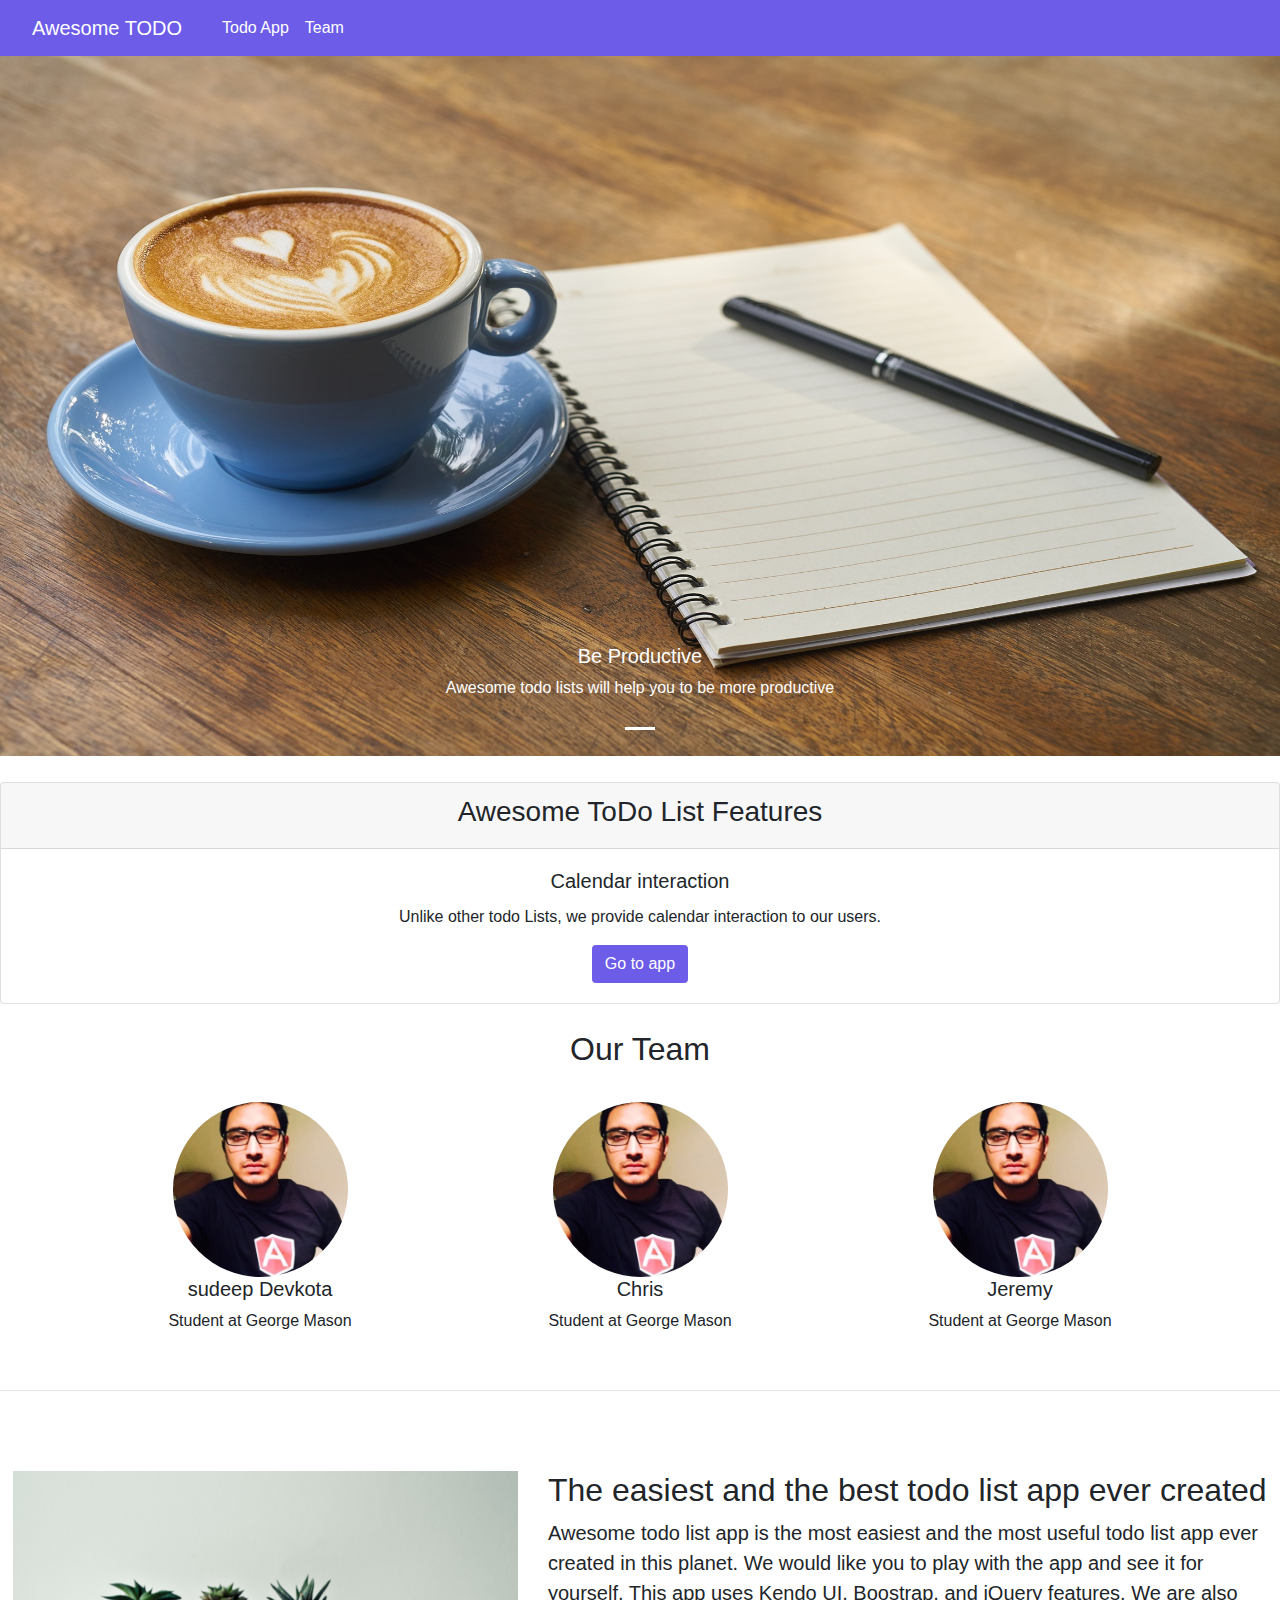
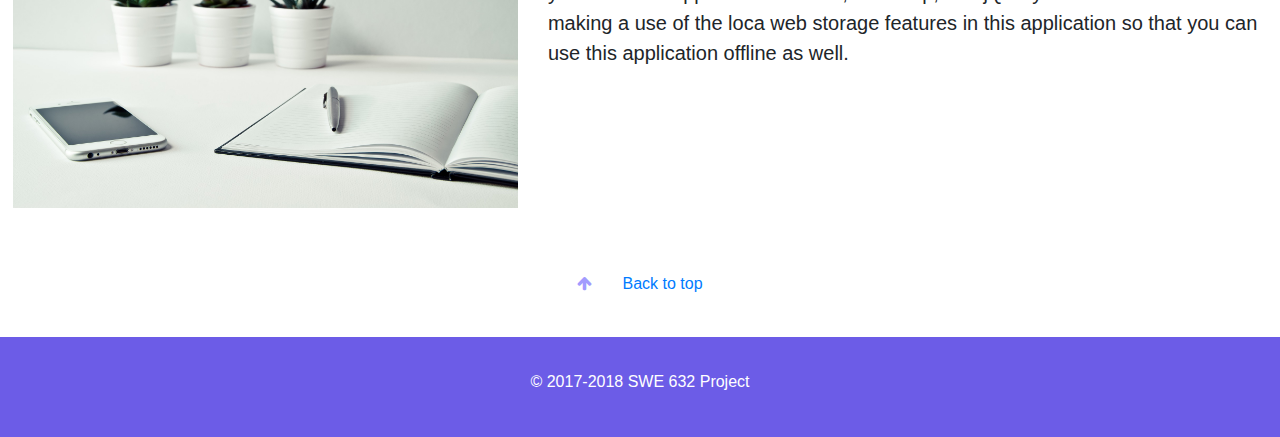
==== index.html @ d6e6c3fe "2-4-2018" ====
<html lang="en">

<head>
    <!-- Required meta tags -->
    <meta charset="utf-8">
    <meta name="viewport" content="width=device-width, initial-scale=1, shrink-to-fit=no">
    <link rel="icon" type="image/png" href="Assets/icons/faviconA.ico" />
    <link rel="stylesheet" type="text/css" href="Css/style.css" />
    <link rel="stylesheet" type="text/css" href="Css/index.css" />
    <!-- Bootstrap CSS -->
    <link rel="stylesheet" href="https://maxcdn.bootstrapcdn.com/bootstrap/4.0.0/css/bootstrap.min.css" integrity="sha384-Gn5384xqQ1aoWXA+058RXPxPg6fy4IWvTNh0E263XmFcJlSAwiGgFAW/dAiS6JXm" crossorigin="anonymous">
    <link href="https://maxcdn.bootstrapcdn.com/font-awesome/4.7.0/css/font-awesome.min.css " rel="stylesheet " integrity="sha384-wvfXpqpZZVQGK6TAh5PVlGOfQNHSoD2xbE+QkPxCAFlNEevoEH3Sl0sibVcOQVnN " crossorigin="anonymous ">

    <title>Awesome Todo</title>
</head>

<body>
    <div id="main">
        <nav class="navbar navbar-expand-lg bgColor-main  navbar-light">
            <a class="navbar-brand nav-link" href="#top">Awesome TODO</a>
            <button class="navbar-toggler" type="button" data-toggle="collapse" data-target="#navBarItems" aria-controls="navbarSupportedContent" aria-expanded="false" aria-label="Toggle navigation">
                <span class="navbar-toggler-icon"></span>
              </button>
            <div class="collapse navbar-collapse" id="navBarItems">
                <ul class="navbar-nav mr-auto">
                    <li class="nav-item active">
                        <a class="nav-link nav-link" href="todo.html">Todo App <span class="sr-only">(current)</span></a>
                    </li>
                    <li class="nav-item">
                        <a class="nav-link" href="#team">Team</a>
                    </li>
                </ul>
                <!---NAVBAR DONE-->
            </div>
        </nav>

        <div id="topCarousel" class="carousel slide" data-ride="carousel">
            <ol class="carousel-indicators">
                <li data-target="#topCarousel" data-slide-to="0" class="active"></li>
            </ol>
            <div class="carousel-inner">
                <div class="carousel-item active">
                    <img class="d-block w-100" height="700" src="Assets/images/todo1.jpg" alt="todo1">
                    <div class="carousel-caption d-none d-md-block">
                        <h5>Be Productive</h5>
                        <p>Awesome todo lists will help you to be more productive</p>
                    </div>
                </div>
            </div>
        </div>
        <div class="small-spacer"></div>
        <div class="card text-center">
            <div class="card-header">
                <h3>Awesome ToDo List Features</h3>
            </div>
            <div class="card-body">
                <h5 class="card-title">Calendar interaction</h5>
                <p class="card-text">Unlike other todo Lists, we provide calendar interaction to our users.</p>
                <a href="todo.html" class="btn bgColor-main color-white">Go to app</a>
            </div>
        </div>
        <div class="small-spacer"></div>
        <h2 id="team" class="text-center">Our Team</h2>
        <div class="small-spacer"></div>
        <div class="container">
            <div class="row">
                <div class="col-sm">
                    <div class="text-center">
                        <img class="team rounded-circle" src="Assets/images/sudeep.png" class="rounded" alt="sudeep">
                        <h5>sudeep Devkota</h5>
                        <p>Student at George Mason</p>
                    </div>
                </div>
                <div class="col-sm">
                    <div class="text-center">
                        <img class="team rounded-circle" src="Assets/images/sudeep.png" class="rounded" alt="chris">
                        <h5>Chris</h5>
                        <p>Student at George Mason</p>
                    </div>
                </div>
                <div class="col-sm">
                    <div class="text-center">
                        <img class="team rounded-circle" src="Assets/images/sudeep.png" class="rounded" alt="jeremy">
                        <h5>Jeremy</h5>
                        <p>Student at George Mason</p>
                    </div>
                </div>
            </div>
        </div>
        <div class="small-spacer"></div>
        <hr class="featurette-divider">
        <div class="row featurette padding-feature">
            <div class="col-md-7 order-md-2">
                <h2 class="featurette-heading">The easiest and the best todo list app ever created</h2>
                <p class="lead">Awesome todo list app is the most easiest and the most useful todo list app ever created in this planet. We would like you to play with the app and see it for yourself. This app uses Kendo UI, Boostrap, and jQuery features. We are also
                    making a use of the loca web storage features in this application so that you can use this application offline as well. </p>
            </div>
            <div class="col-md-5 order-md-1">
                <img class="featurette-image img-fluid mx-auto" src="Assets/images/todo2.jpg" alt="Features">
            </div>
        </div>

        <p class="text-center"><a href="#main"><i class="fa fa-arrow-up"></i> Back to top</a></p>

        <div class="small-spacer"></div>
        <div class="footer">
            <footer class="container">

                <p class="color-white text-center padding-top-three">&copy; 2017-2018 SWE 632 Project </p>
            </footer>

        </div>


        <!-- Optional JavaScript -->
        <!-- jQuery first, then Popper.js, then Bootstrap JS -->
        <script src="https://code.jquery.com/jquery-3.2.1.slim.min.js" integrity="sha384-KJ3o2DKtIkvYIK3UENzmM7KCkRr/rE9/Qpg6aAZGJwFDMVNA/GpGFF93hXpG5KkN" crossorigin="anonymous"></script>
        <script src="https://cdnjs.cloudflare.com/ajax/libs/popper.js/1.12.9/umd/popper.min.js" integrity="sha384-ApNbgh9B+Y1QKtv3Rn7W3mgPxhU9K/ScQsAP7hUibX39j7fakFPskvXusvfa0b4Q" crossorigin="anonymous"></script>
        <script src="https://maxcdn.bootstrapcdn.com/bootstrap/4.0.0/js/bootstrap.min.js" integrity="sha384-JZR6Spejh4U02d8jOt6vLEHfe/JQGiRRSQQxSfFWpi1MquVdAyjUar5+76PVCmYl" crossorigin="anonymous"></script>
</body>

</html>
---- Css/style.css ----
/***DESIGN TO GIVE A UNIFORM LOOK AND FEEL TO THE WEBSITE ALL ACCROSS **/
    
    body {
        font-family: "Lato", "Helvetica Neue", Helvetica, Arial, sans-serif;
        font-size: 15px;
        line-height: 1.42857143;
        color: #2c3e50;
        margin: 0px;
    }
    /********DIVISION CREATION ************/
    
    [class*='col-'] {
        float: left;
    }
    
    .col-2-3 {
        width: 66.66%;
    }
    
    .col-1-3 {
        width: 33.33%;
    }
    
    .col-1-2 {
        width: 50%;
    }
    
    .col-1-4 {
        width: 25%;
    }
    
    .col-1-8 {
        width: 12.5%;
    }
    
    .col-1-6 {
        width: 16.6%;
    }
    
    *,
    *:after,
    *:before {
        -webkit-box-sizing: border-box;
        -moz-box-sizing: border-box;
        box-sizing: border-box;
    }
    /***TYPOGRAPHY AND COLORS****/
    
    .uniform-title {
        font-size: 14px;
        font-weight: bold;
        color: #5d5a5a;
    }
    
    .fa {
        color: #5BAADF;
    }
    
    .back-color {
        background-color: #5BAADF;
        color: white;
    }
    
    .navbar-brand {
        color: white !important;
    }
    
    .navbar-brand:hover {
        color: white !important;
    }
    
    a {
        text-decoration: none;
    }
    
    .color-main {
        color: #3597db;
    }
    
    .color-white {
        color: white;
    }
    
    .color-white:hover {
        color: white;
    }
    
    .bgColor-main {
        background-color: #6c5ce7;
    }
    
    .text-center {
        text-align: center;
    }
    
    .text-italic {
        font-style: italic;
    }
    
    .color-gray {
        color: #aaa;
    }
    
    .fa {
        padding-right: 2%;
        color: #a29bfe;
    }
    
    .color-red {
        color: red;
    }
    /****BORDER AND PADDING SCHEMES 1px and 2 px ************/
    
    .padding-feature {
        padding: 5% 1%;
    }
    
    .padding-all-one {
        padding: 1%;
    }
    
    .padding-top-three {
        padding-top: 3%;
    }
    
    .padding-left-two {
        padding-left: 2% !important;
    }
    
    .padding-left-six {
        padding-left: 6%;
    }
    
    .radio-inline {
        padding-right: 2%;
    }
    
    .radio {
        margin-right: 5px;
    }
    
    .border-all-one {
        border: 1px solid #eee;
    }
    
    .border-top-one {
        border-top: 1px solid #eee;
    }
    
    .border-right-one {
        border-right: 1px solid #eee;
    }
    
    .border-left-one {
        border-left: 1px solid #eee;
    }
    
    .border-bottom-one {
        border-bottom: 1px solid #eee;
    }
    
    .border-all-two {
        border: 2px solid #eee;
    }
    
    .border-top-two {
        border-top: 2px solid #eee;
    }
    
    .border-right-two {
        border-right: 2px solid #eee;
    }
    
    .border-left-two {
        border-left: 2px solid #eee;
    }
    
    .border-bottom-two {
        border-bottom: 2px solid #eee;
    }
    /**************SPACER***********/
    
    .spacer {
        margin-top: 10%;
        margin-bottom: 5%;
    }
    
    .small-spacer {
        padding-top: 2%;
    }
    
    .footer {
        background: #6c5ce7;
        height: 100px;
    }
---- Css/index.css ----
.team {
    width: 50%;
}

.nav-link {
    text-decoration: none !important;
    color: white !important;
}

.nav-link:hover {
    text-decoration: none !important;
    color: white !important;
}
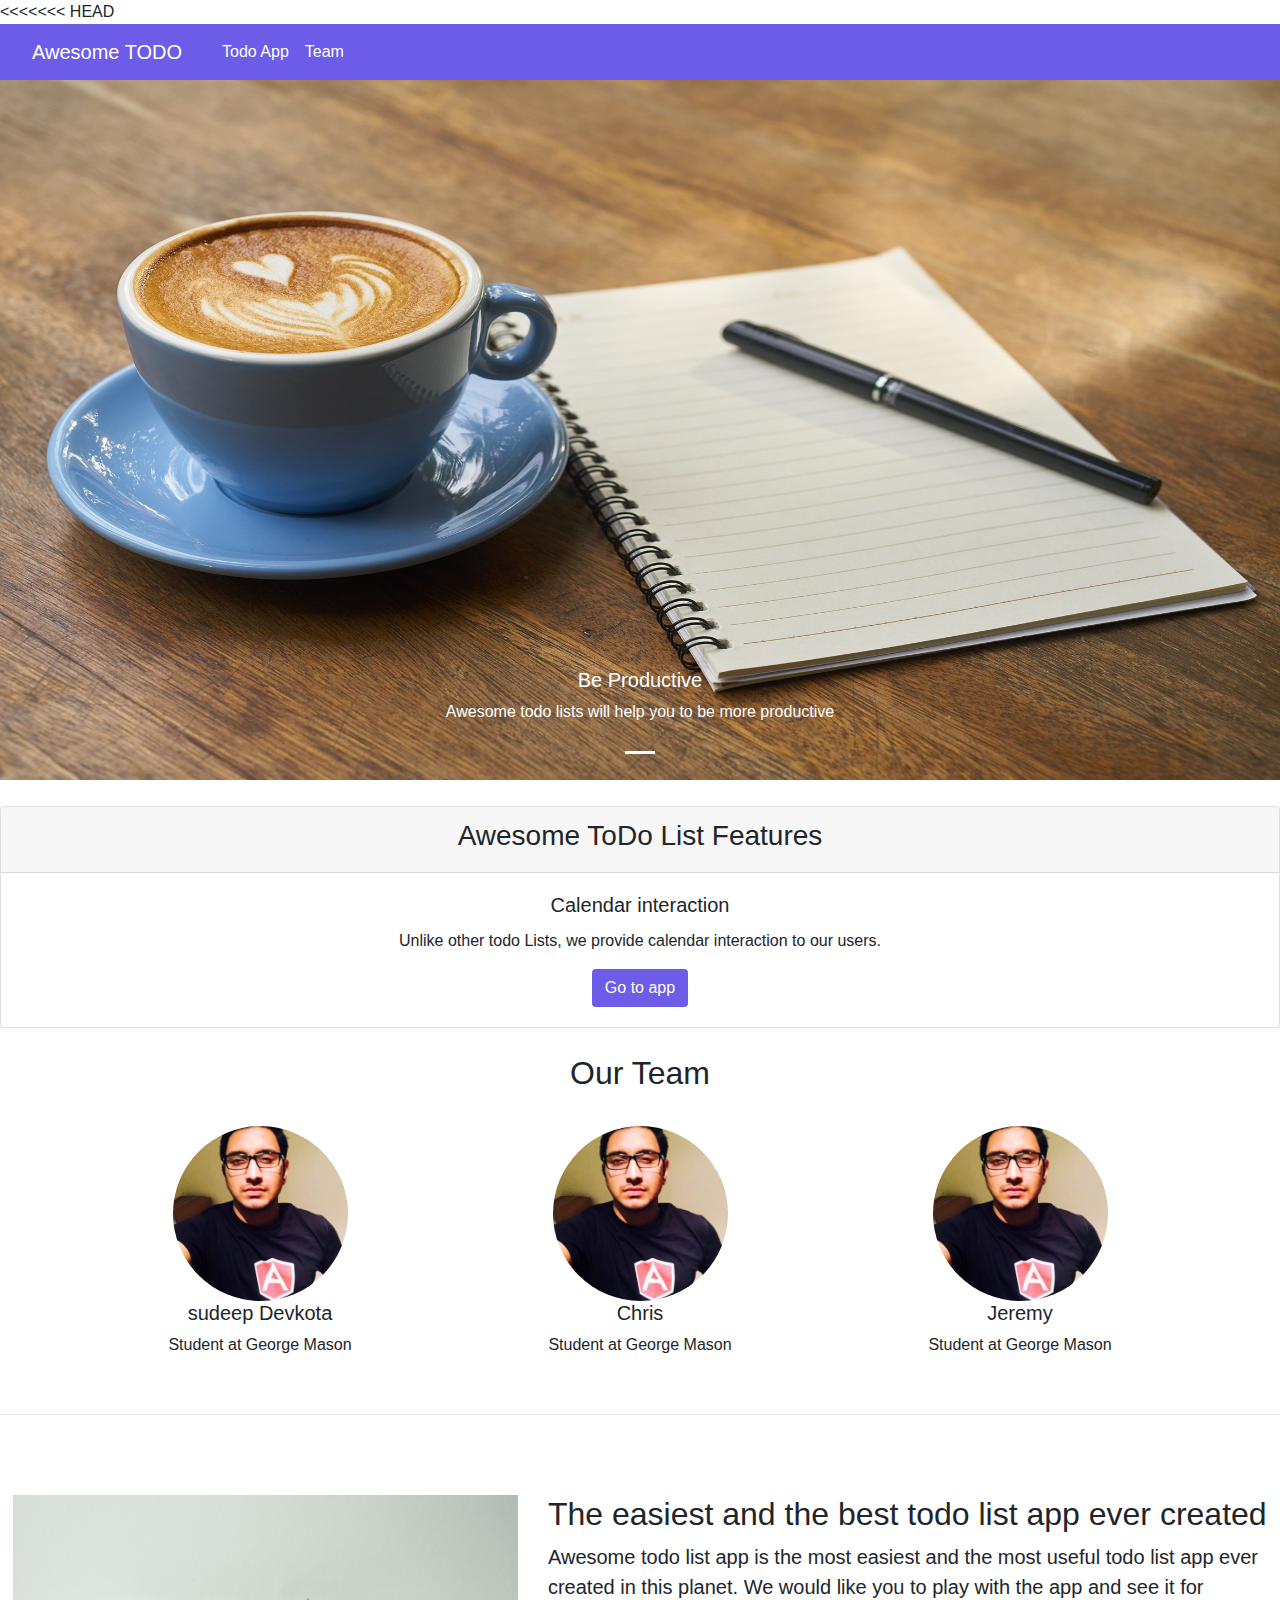
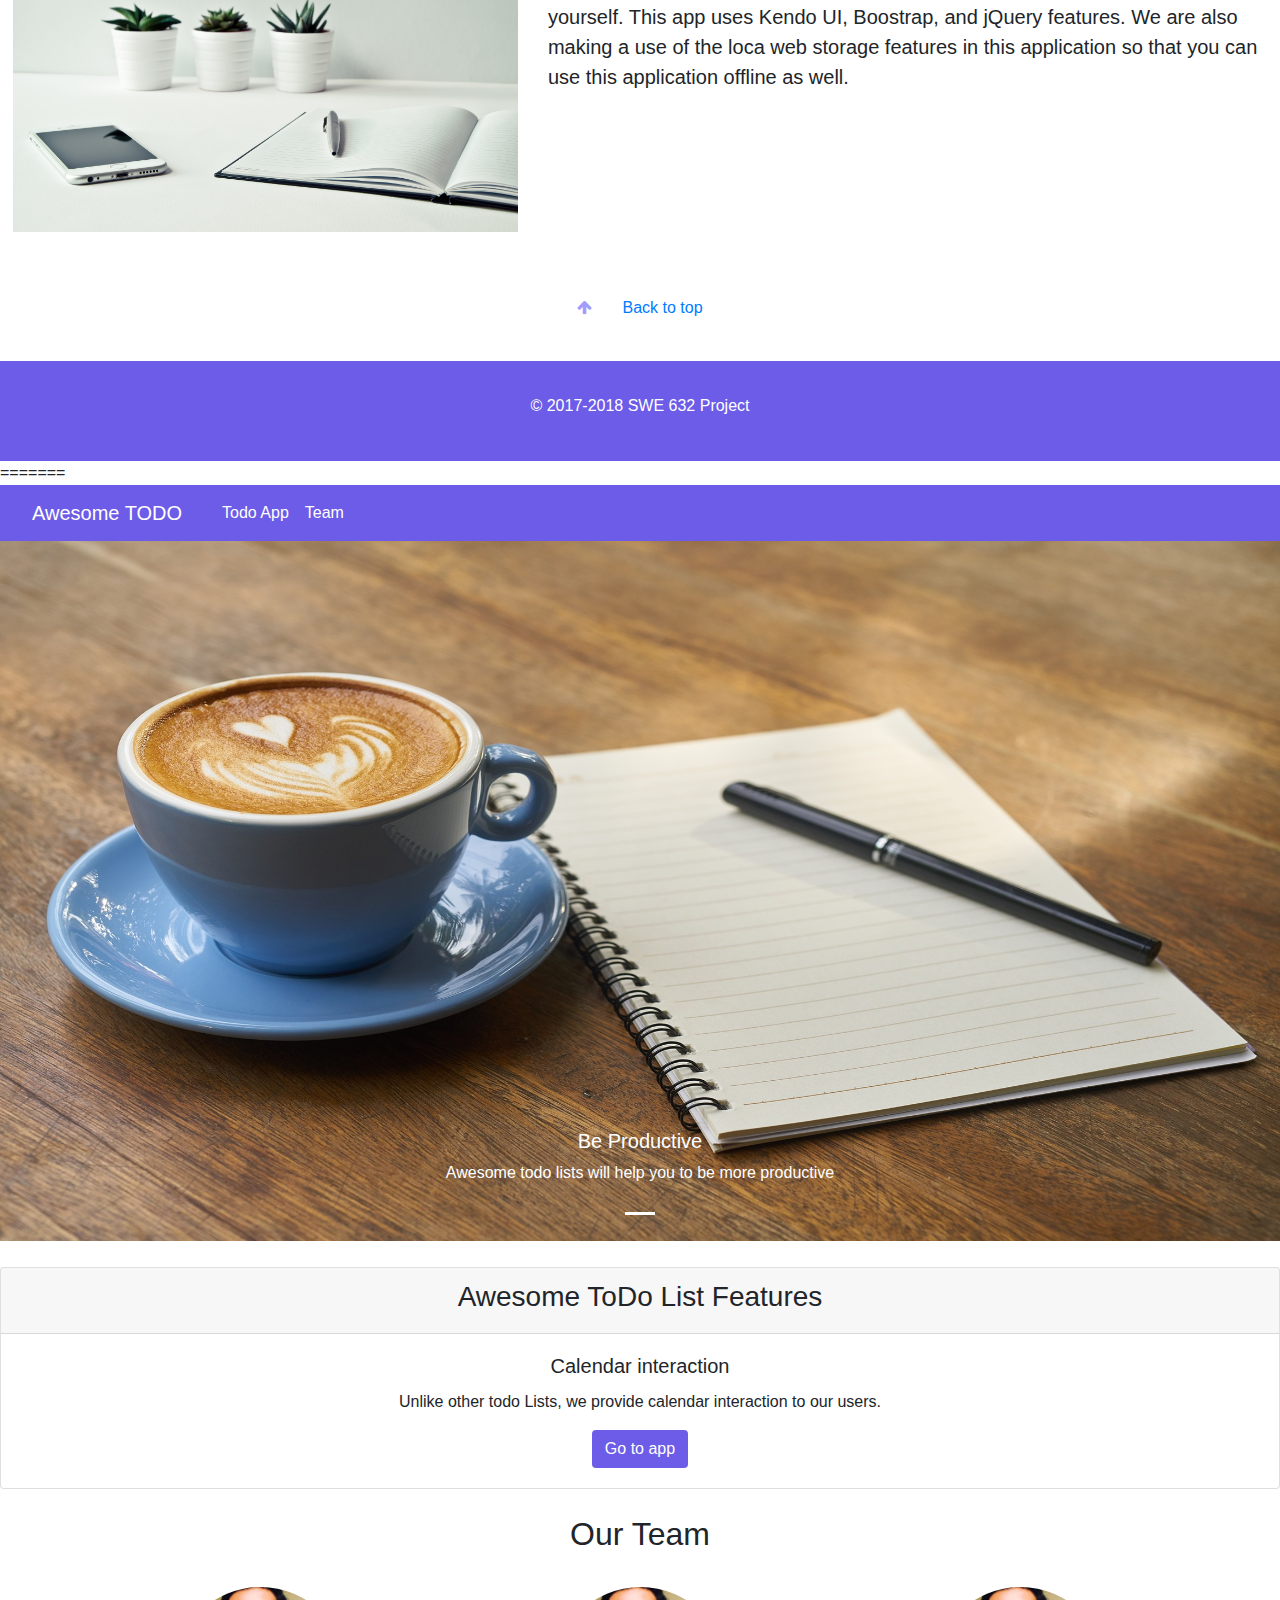
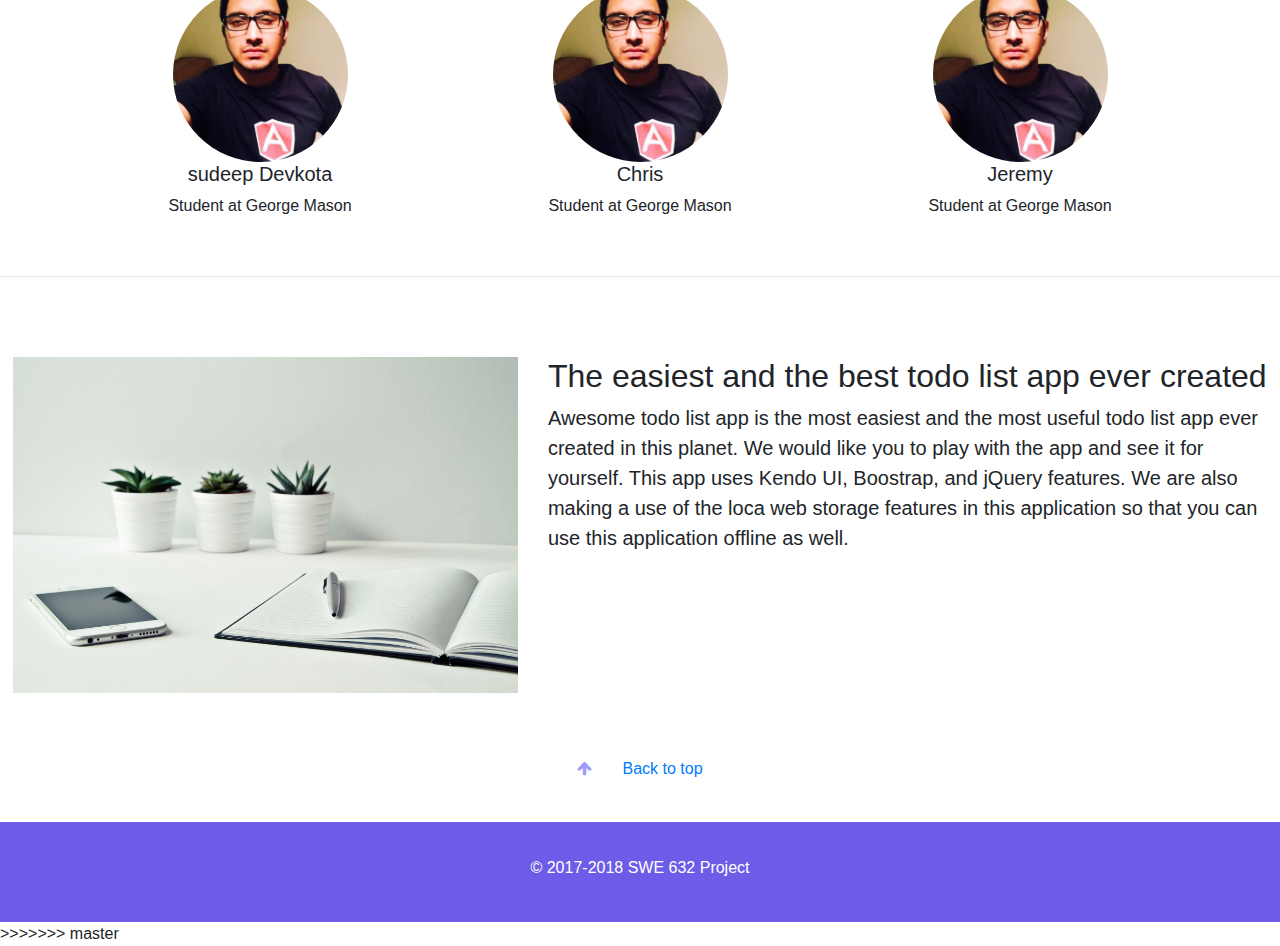
==== commit 6eba7439: "Merge branch 'master' into Chris" ====
--- a/index.html
+++ b/index.html
@@ -1,3 +1,4 @@
+<<<<<<< HEAD
 <html lang="en">
 
 <head>
@@ -119,4 +120,127 @@
         <script src="https://maxcdn.bootstrapcdn.com/bootstrap/4.0.0/js/bootstrap.min.js" integrity="sha384-JZR6Spejh4U02d8jOt6vLEHfe/JQGiRRSQQxSfFWpi1MquVdAyjUar5+76PVCmYl" crossorigin="anonymous"></script>
 </body>
 
+=======
+<html lang="en">
+
+<head>
+    <!-- Required meta tags -->
+    <meta charset="utf-8">
+    <meta name="viewport" content="width=device-width, initial-scale=1, shrink-to-fit=no">
+    <link rel="icon" type="image/png" href="Assets/icons/faviconA.ico" />
+    <link rel="stylesheet" type="text/css" href="Css/style.css" />
+    <link rel="stylesheet" type="text/css" href="Css/index.css" />
+    <!-- Bootstrap CSS -->
+    <link rel="stylesheet" href="https://maxcdn.bootstrapcdn.com/bootstrap/4.0.0/css/bootstrap.min.css" integrity="sha384-Gn5384xqQ1aoWXA+058RXPxPg6fy4IWvTNh0E263XmFcJlSAwiGgFAW/dAiS6JXm" crossorigin="anonymous">
+    <link href="https://maxcdn.bootstrapcdn.com/font-awesome/4.7.0/css/font-awesome.min.css " rel="stylesheet " integrity="sha384-wvfXpqpZZVQGK6TAh5PVlGOfQNHSoD2xbE+QkPxCAFlNEevoEH3Sl0sibVcOQVnN " crossorigin="anonymous ">
+
+    <title>Awesome Todo</title>
+</head>
+
+<body>
+    <div id="main">
+        <nav class="navbar navbar-expand-lg bgColor-main  navbar-light">
+            <a class="navbar-brand nav-link" href="#top">Awesome TODO</a>
+            <button class="navbar-toggler" type="button" data-toggle="collapse" data-target="#navBarItems" aria-controls="navbarSupportedContent" aria-expanded="false" aria-label="Toggle navigation">
+                <span class="navbar-toggler-icon"></span>
+              </button>
+            <div class="collapse navbar-collapse" id="navBarItems">
+                <ul class="navbar-nav mr-auto">
+                    <li class="nav-item active">
+                        <a class="nav-link nav-link" href="todo.html">Todo App <span class="sr-only">(current)</span></a>
+                    </li>
+                    <li class="nav-item">
+                        <a class="nav-link" href="#team">Team</a>
+                    </li>
+                </ul>
+                <!---NAVBAR DONE-->
+            </div>
+        </nav>
+
+        <div id="topCarousel" class="carousel slide" data-ride="carousel">
+            <ol class="carousel-indicators">
+                <li data-target="#topCarousel" data-slide-to="0" class="active"></li>
+            </ol>
+            <div class="carousel-inner">
+                <div class="carousel-item active">
+                    <img class="d-block w-100" height="700" src="Assets/images/todo1.jpg" alt="todo1">
+                    <div class="carousel-caption d-none d-md-block">
+                        <h5>Be Productive</h5>
+                        <p>Awesome todo lists will help you to be more productive</p>
+                    </div>
+                </div>
+            </div>
+        </div>
+        <div class="small-spacer"></div>
+        <div class="card text-center">
+            <div class="card-header">
+                <h3>Awesome ToDo List Features</h3>
+            </div>
+            <div class="card-body">
+                <h5 class="card-title">Calendar interaction</h5>
+                <p class="card-text">Unlike other todo Lists, we provide calendar interaction to our users.</p>
+                <a href="todo.html" class="btn bgColor-main color-white">Go to app</a>
+            </div>
+        </div>
+        <div class="small-spacer"></div>
+        <h2 id="team" class="text-center">Our Team</h2>
+        <div class="small-spacer"></div>
+        <div class="container">
+            <div class="row">
+                <div class="col-sm">
+                    <div class="text-center">
+                        <img class="team rounded-circle" src="Assets/images/sudeep.png" class="rounded" alt="sudeep">
+                        <h5>sudeep Devkota</h5>
+                        <p>Student at George Mason</p>
+                    </div>
+                </div>
+                <div class="col-sm">
+                    <div class="text-center">
+                        <img class="team rounded-circle" src="Assets/images/sudeep.png" class="rounded" alt="chris">
+                        <h5>Chris</h5>
+                        <p>Student at George Mason</p>
+                    </div>
+                </div>
+                <div class="col-sm">
+                    <div class="text-center">
+                        <img class="team rounded-circle" src="Assets/images/sudeep.png" class="rounded" alt="jeremy">
+                        <h5>Jeremy</h5>
+                        <p>Student at George Mason</p>
+                    </div>
+                </div>
+            </div>
+        </div>
+        <div class="small-spacer"></div>
+        <hr class="featurette-divider">
+        <div class="row featurette padding-feature">
+            <div class="col-md-7 order-md-2">
+                <h2 class="featurette-heading">The easiest and the best todo list app ever created</h2>
+                <p class="lead">Awesome todo list app is the most easiest and the most useful todo list app ever created in this planet. We would like you to play with the app and see it for yourself. This app uses Kendo UI, Boostrap, and jQuery features. We are also
+                    making a use of the loca web storage features in this application so that you can use this application offline as well. </p>
+            </div>
+            <div class="col-md-5 order-md-1">
+                <img class="featurette-image img-fluid mx-auto" src="Assets/images/todo2.jpg" alt="Features">
+            </div>
+        </div>
+
+        <p class="text-center"><a href="#main"><i class="fa fa-arrow-up"></i> Back to top</a></p>
+
+        <div class="small-spacer"></div>
+        <div class="footer">
+            <footer class="container">
+
+                <p class="color-white text-center padding-top-three">&copy; 2017-2018 SWE 632 Project </p>
+            </footer>
+
+        </div>
+
+
+        <!-- Optional JavaScript -->
+        <!-- jQuery first, then Popper.js, then Bootstrap JS -->
+        <script src="https://code.jquery.com/jquery-3.2.1.slim.min.js" integrity="sha384-KJ3o2DKtIkvYIK3UENzmM7KCkRr/rE9/Qpg6aAZGJwFDMVNA/GpGFF93hXpG5KkN" crossorigin="anonymous"></script>
+        <script src="https://cdnjs.cloudflare.com/ajax/libs/popper.js/1.12.9/umd/popper.min.js" integrity="sha384-ApNbgh9B+Y1QKtv3Rn7W3mgPxhU9K/ScQsAP7hUibX39j7fakFPskvXusvfa0b4Q" crossorigin="anonymous"></script>
+        <script src="https://maxcdn.bootstrapcdn.com/bootstrap/4.0.0/js/bootstrap.min.js" integrity="sha384-JZR6Spejh4U02d8jOt6vLEHfe/JQGiRRSQQxSfFWpi1MquVdAyjUar5+76PVCmYl" crossorigin="anonymous"></script>
+</body>
+
+>>>>>>> master
 </html>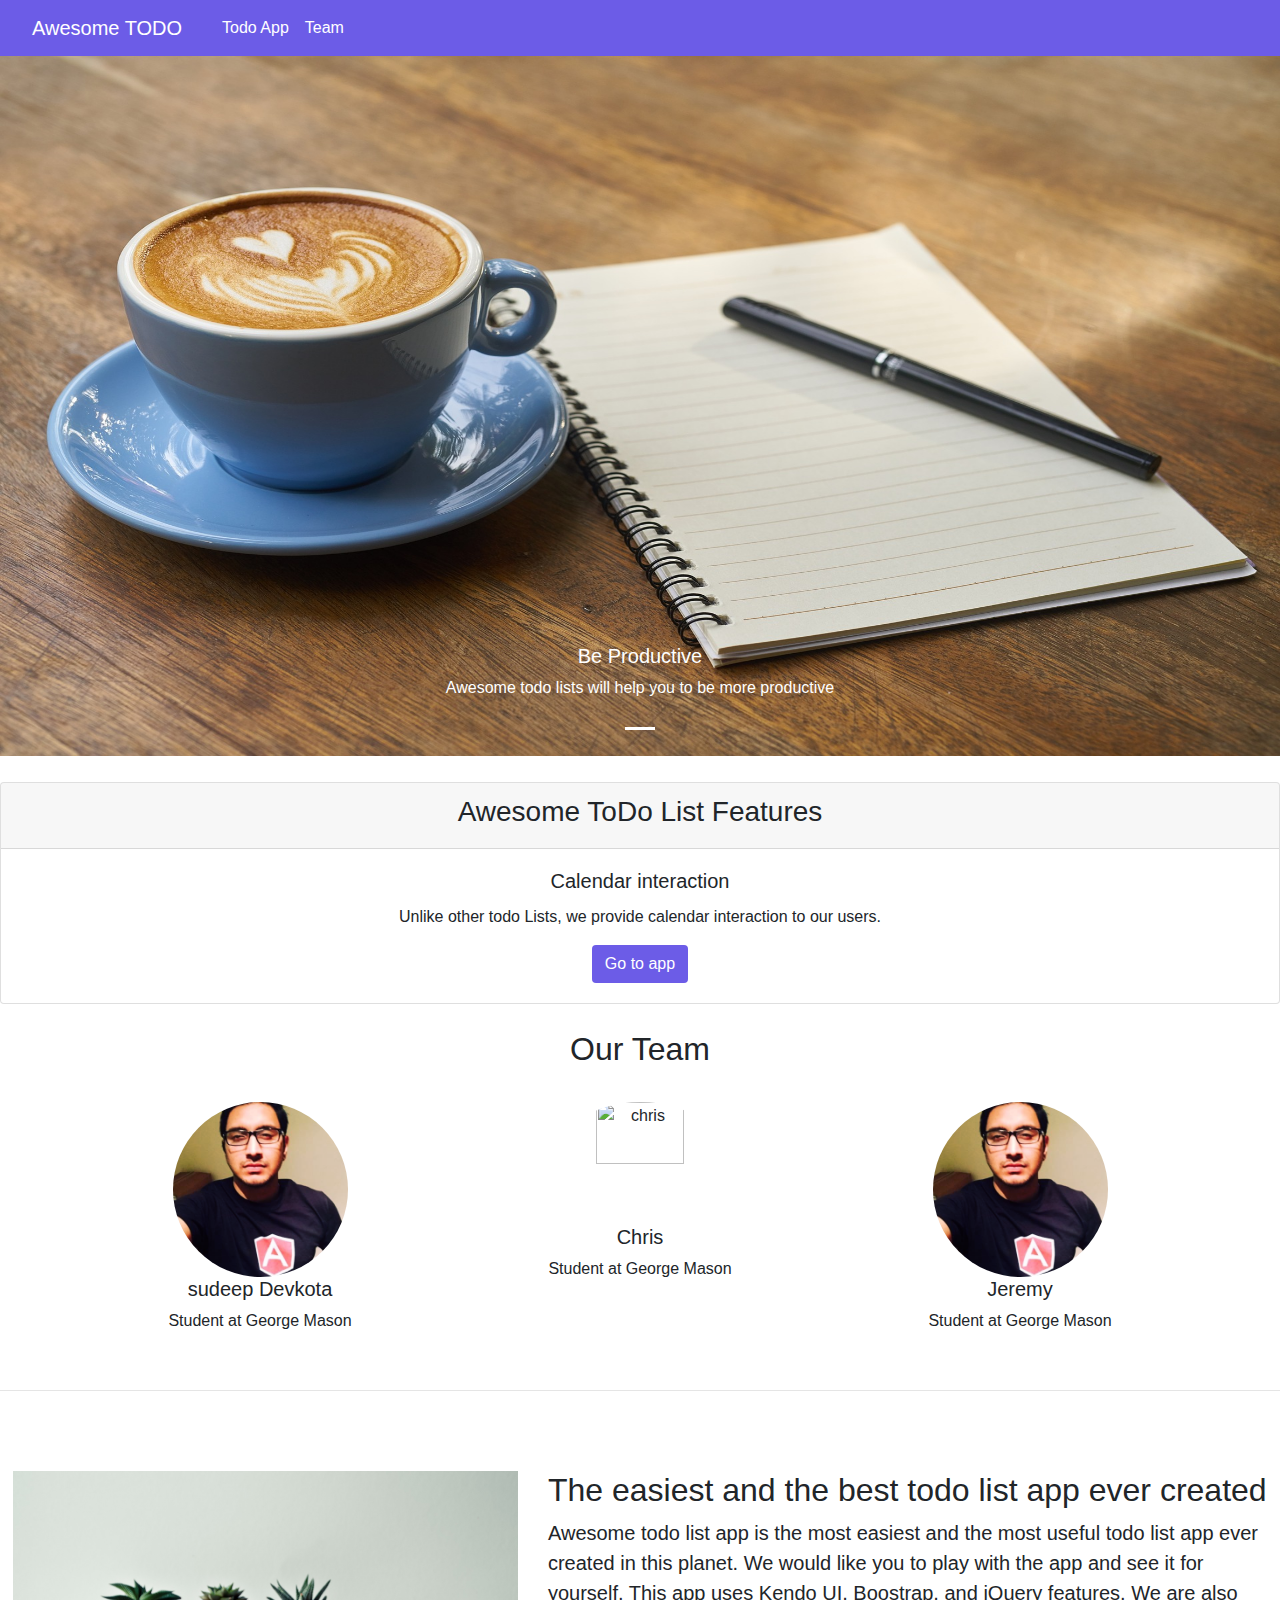
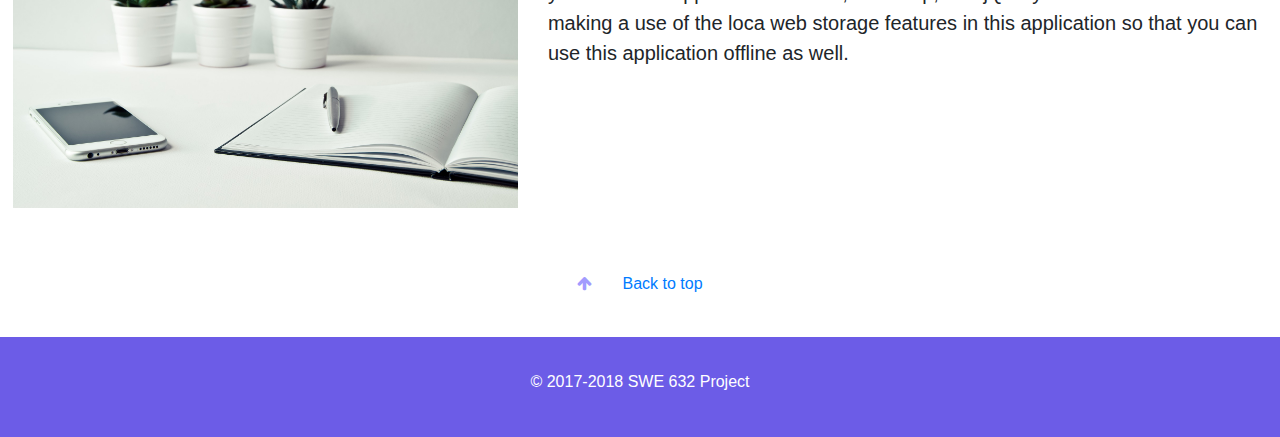
==== commit cca6fe6c: "Added picture to index" ====
--- a/index.html
+++ b/index.html
@@ -1,126 +1,3 @@
-<<<<<<< HEAD
-<html lang="en">
-
-<head>
-    <!-- Required meta tags -->
-    <meta charset="utf-8">
-    <meta name="viewport" content="width=device-width, initial-scale=1, shrink-to-fit=no">
-    <link rel="icon" type="image/png" href="Assets/icons/faviconA.ico" />
-    <link rel="stylesheet" type="text/css" href="Css/style.css" />
-    <link rel="stylesheet" type="text/css" href="Css/index.css" />
-    <!-- Bootstrap CSS -->
-    <link rel="stylesheet" href="https://maxcdn.bootstrapcdn.com/bootstrap/4.0.0/css/bootstrap.min.css" integrity="sha384-Gn5384xqQ1aoWXA+058RXPxPg6fy4IWvTNh0E263XmFcJlSAwiGgFAW/dAiS6JXm" crossorigin="anonymous">
-    <link href="https://maxcdn.bootstrapcdn.com/font-awesome/4.7.0/css/font-awesome.min.css " rel="stylesheet " integrity="sha384-wvfXpqpZZVQGK6TAh5PVlGOfQNHSoD2xbE+QkPxCAFlNEevoEH3Sl0sibVcOQVnN " crossorigin="anonymous ">
-
-    <title>Awesome Todo</title>
-</head>
-
-<body>
-    <div id="main">
-        <nav class="navbar navbar-expand-lg bgColor-main  navbar-light">
-            <a class="navbar-brand nav-link" href="#top">Awesome TODO</a>
-            <button class="navbar-toggler" type="button" data-toggle="collapse" data-target="#navBarItems" aria-controls="navbarSupportedContent" aria-expanded="false" aria-label="Toggle navigation">
-                <span class="navbar-toggler-icon"></span>
-              </button>
-            <div class="collapse navbar-collapse" id="navBarItems">
-                <ul class="navbar-nav mr-auto">
-                    <li class="nav-item active">
-                        <a class="nav-link nav-link" href="todo.html">Todo App <span class="sr-only">(current)</span></a>
-                    </li>
-                    <li class="nav-item">
-                        <a class="nav-link" href="#team">Team</a>
-                    </li>
-                </ul>
-                <!---NAVBAR DONE-->
-            </div>
-        </nav>
-
-        <div id="topCarousel" class="carousel slide" data-ride="carousel">
-            <ol class="carousel-indicators">
-                <li data-target="#topCarousel" data-slide-to="0" class="active"></li>
-            </ol>
-            <div class="carousel-inner">
-                <div class="carousel-item active">
-                    <img class="d-block w-100" height="700" src="Assets/images/todo1.jpg" alt="todo1">
-                    <div class="carousel-caption d-none d-md-block">
-                        <h5>Be Productive</h5>
-                        <p>Awesome todo lists will help you to be more productive</p>
-                    </div>
-                </div>
-            </div>
-        </div>
-        <div class="small-spacer"></div>
-        <div class="card text-center">
-            <div class="card-header">
-                <h3>Awesome ToDo List Features</h3>
-            </div>
-            <div class="card-body">
-                <h5 class="card-title">Calendar interaction</h5>
-                <p class="card-text">Unlike other todo Lists, we provide calendar interaction to our users.</p>
-                <a href="todo.html" class="btn bgColor-main color-white">Go to app</a>
-            </div>
-        </div>
-        <div class="small-spacer"></div>
-        <h2 id="team" class="text-center">Our Team</h2>
-        <div class="small-spacer"></div>
-        <div class="container">
-            <div class="row">
-                <div class="col-sm">
-                    <div class="text-center">
-                        <img class="team rounded-circle" src="Assets/images/sudeep.png" class="rounded" alt="sudeep">
-                        <h5>sudeep Devkota</h5>
-                        <p>Student at George Mason</p>
-                    </div>
-                </div>
-                <div class="col-sm">
-                    <div class="text-center">
-                        <img class="team rounded-circle" src="Assets/images/sudeep.png" class="rounded" alt="chris">
-                        <h5>Chris</h5>
-                        <p>Student at George Mason</p>
-                    </div>
-                </div>
-                <div class="col-sm">
-                    <div class="text-center">
-                        <img class="team rounded-circle" src="Assets/images/sudeep.png" class="rounded" alt="jeremy">
-                        <h5>Jeremy</h5>
-                        <p>Student at George Mason</p>
-                    </div>
-                </div>
-            </div>
-        </div>
-        <div class="small-spacer"></div>
-        <hr class="featurette-divider">
-        <div class="row featurette padding-feature">
-            <div class="col-md-7 order-md-2">
-                <h2 class="featurette-heading">The easiest and the best todo list app ever created</h2>
-                <p class="lead">Awesome todo list app is the most easiest and the most useful todo list app ever created in this planet. We would like you to play with the app and see it for yourself. This app uses Kendo UI, Boostrap, and jQuery features. We are also
-                    making a use of the loca web storage features in this application so that you can use this application offline as well. </p>
-            </div>
-            <div class="col-md-5 order-md-1">
-                <img class="featurette-image img-fluid mx-auto" src="Assets/images/todo2.jpg" alt="Features">
-            </div>
-        </div>
-
-        <p class="text-center"><a href="#main"><i class="fa fa-arrow-up"></i> Back to top</a></p>
-
-        <div class="small-spacer"></div>
-        <div class="footer">
-            <footer class="container">
-
-                <p class="color-white text-center padding-top-three">&copy; 2017-2018 SWE 632 Project </p>
-            </footer>
-
-        </div>
-
-
-        <!-- Optional JavaScript -->
-        <!-- jQuery first, then Popper.js, then Bootstrap JS -->
-        <script src="https://code.jquery.com/jquery-3.2.1.slim.min.js" integrity="sha384-KJ3o2DKtIkvYIK3UENzmM7KCkRr/rE9/Qpg6aAZGJwFDMVNA/GpGFF93hXpG5KkN" crossorigin="anonymous"></script>
-        <script src="https://cdnjs.cloudflare.com/ajax/libs/popper.js/1.12.9/umd/popper.min.js" integrity="sha384-ApNbgh9B+Y1QKtv3Rn7W3mgPxhU9K/ScQsAP7hUibX39j7fakFPskvXusvfa0b4Q" crossorigin="anonymous"></script>
-        <script src="https://maxcdn.bootstrapcdn.com/bootstrap/4.0.0/js/bootstrap.min.js" integrity="sha384-JZR6Spejh4U02d8jOt6vLEHfe/JQGiRRSQQxSfFWpi1MquVdAyjUar5+76PVCmYl" crossorigin="anonymous"></script>
-</body>
-
-=======
 <html lang="en">
 
 <head>
@@ -196,7 +73,7 @@
                 </div>
                 <div class="col-sm">
                     <div class="text-center">
-                        <img class="team rounded-circle" src="Assets/images/sudeep.png" class="rounded" alt="chris">
+                        <img class="team rounded-circle" src="Assets/images/chris.png" class="rounded" alt="chris">
                         <h5>Chris</h5>
                         <p>Student at George Mason</p>
                     </div>
@@ -242,5 +119,4 @@
         <script src="https://maxcdn.bootstrapcdn.com/bootstrap/4.0.0/js/bootstrap.min.js" integrity="sha384-JZR6Spejh4U02d8jOt6vLEHfe/JQGiRRSQQxSfFWpi1MquVdAyjUar5+76PVCmYl" crossorigin="anonymous"></script>
 </body>
 
->>>>>>> master
 </html>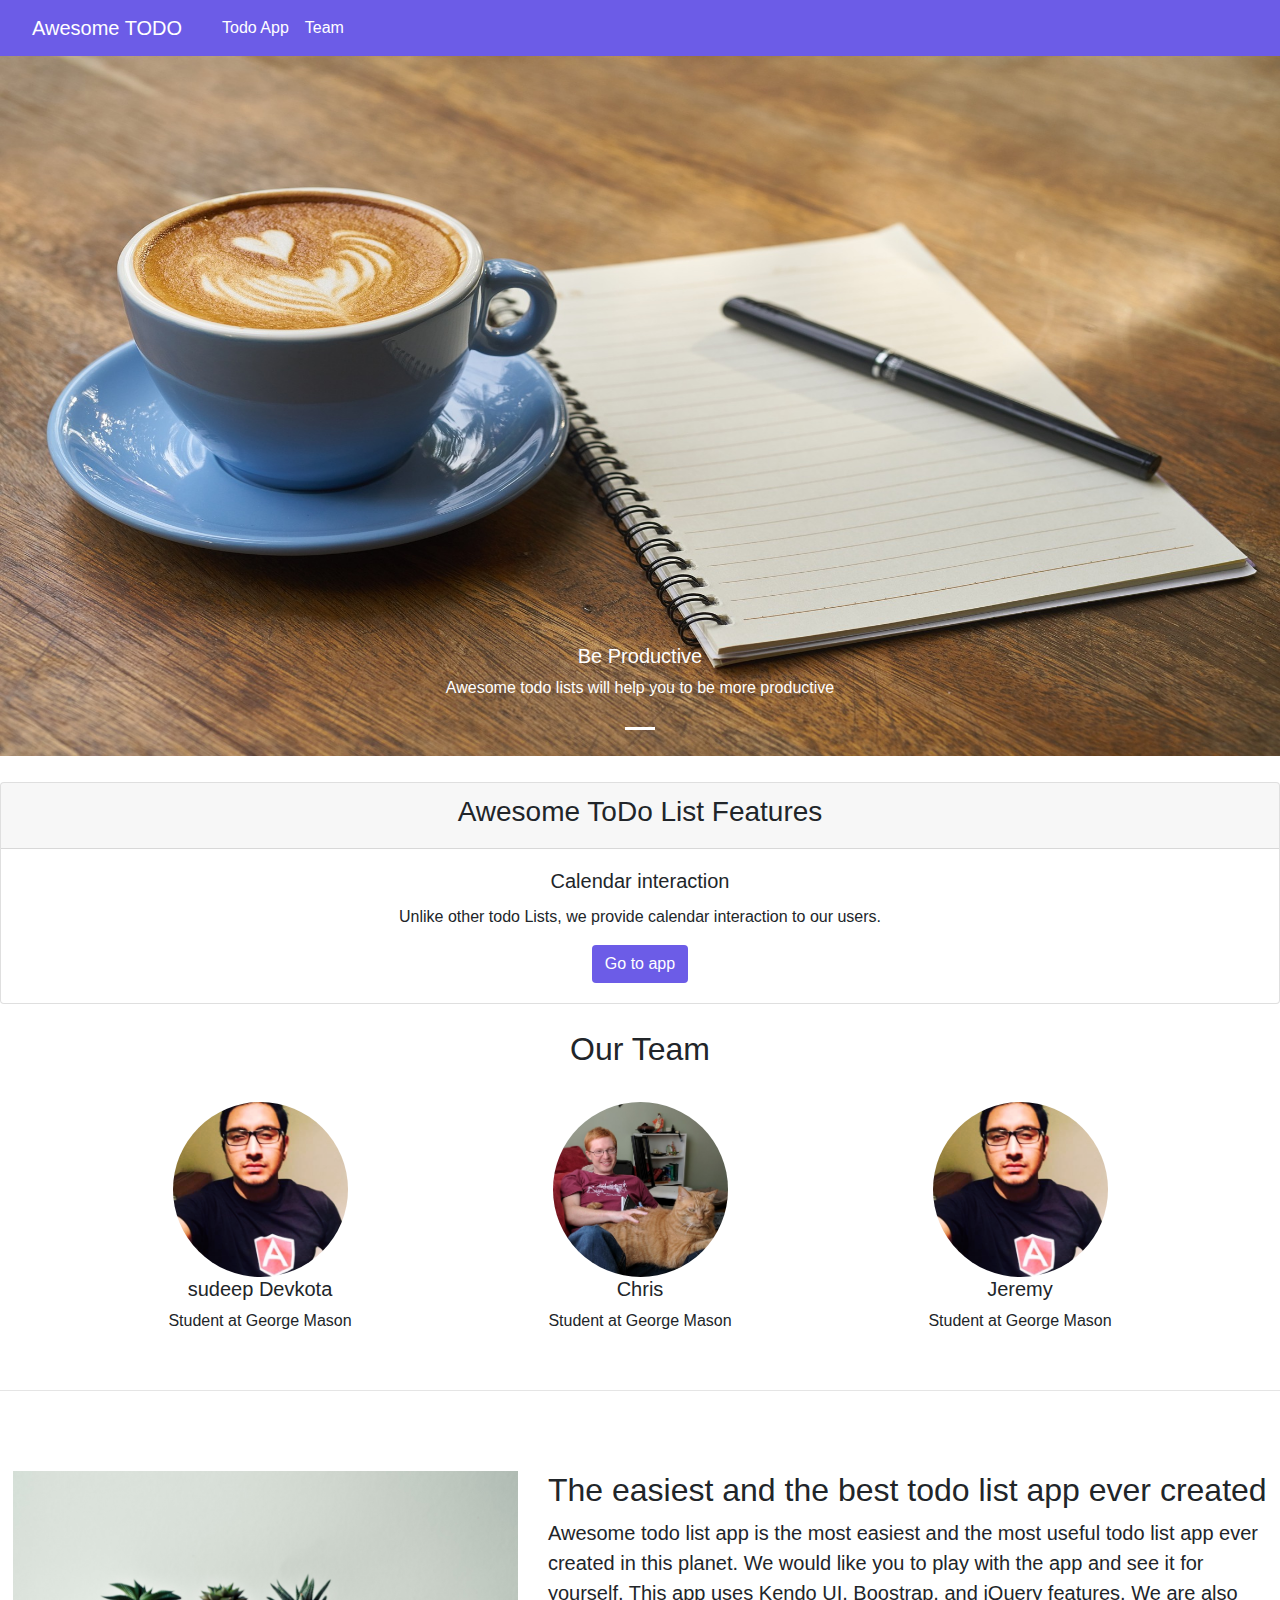
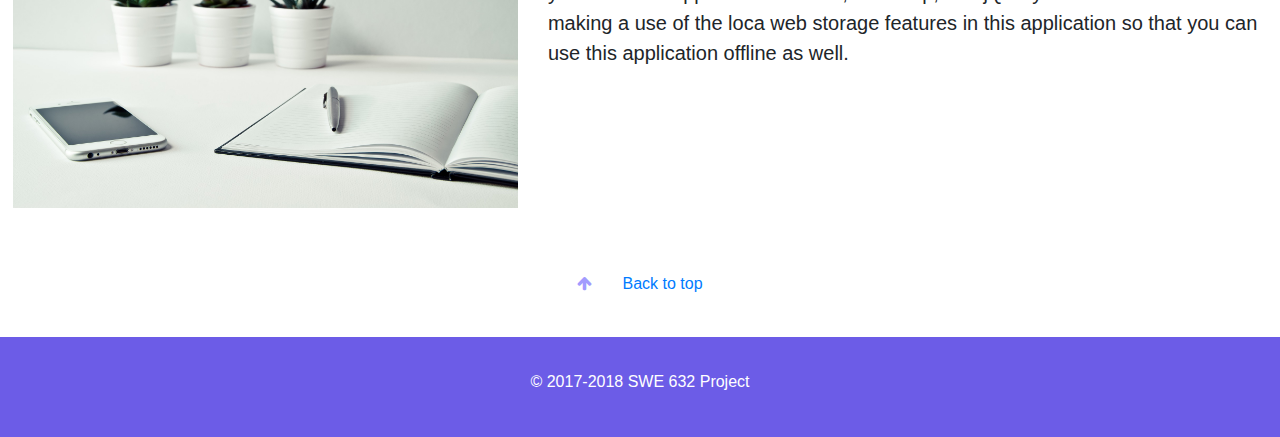
==== commit f2c02155: "adds my picture" ====
--- a/index.html
+++ b/index.html
@@ -73,7 +73,7 @@
                 </div>
                 <div class="col-sm">
                     <div class="text-center">
-                        <img class="team rounded-circle" src="Assets/images/chris.png" class="rounded" alt="chris">
+                        <img class="team rounded-circle" src="Assets/images/chris.jpg" class="rounded" alt="chris">
                         <h5>Chris</h5>
                         <p>Student at George Mason</p>
                     </div>
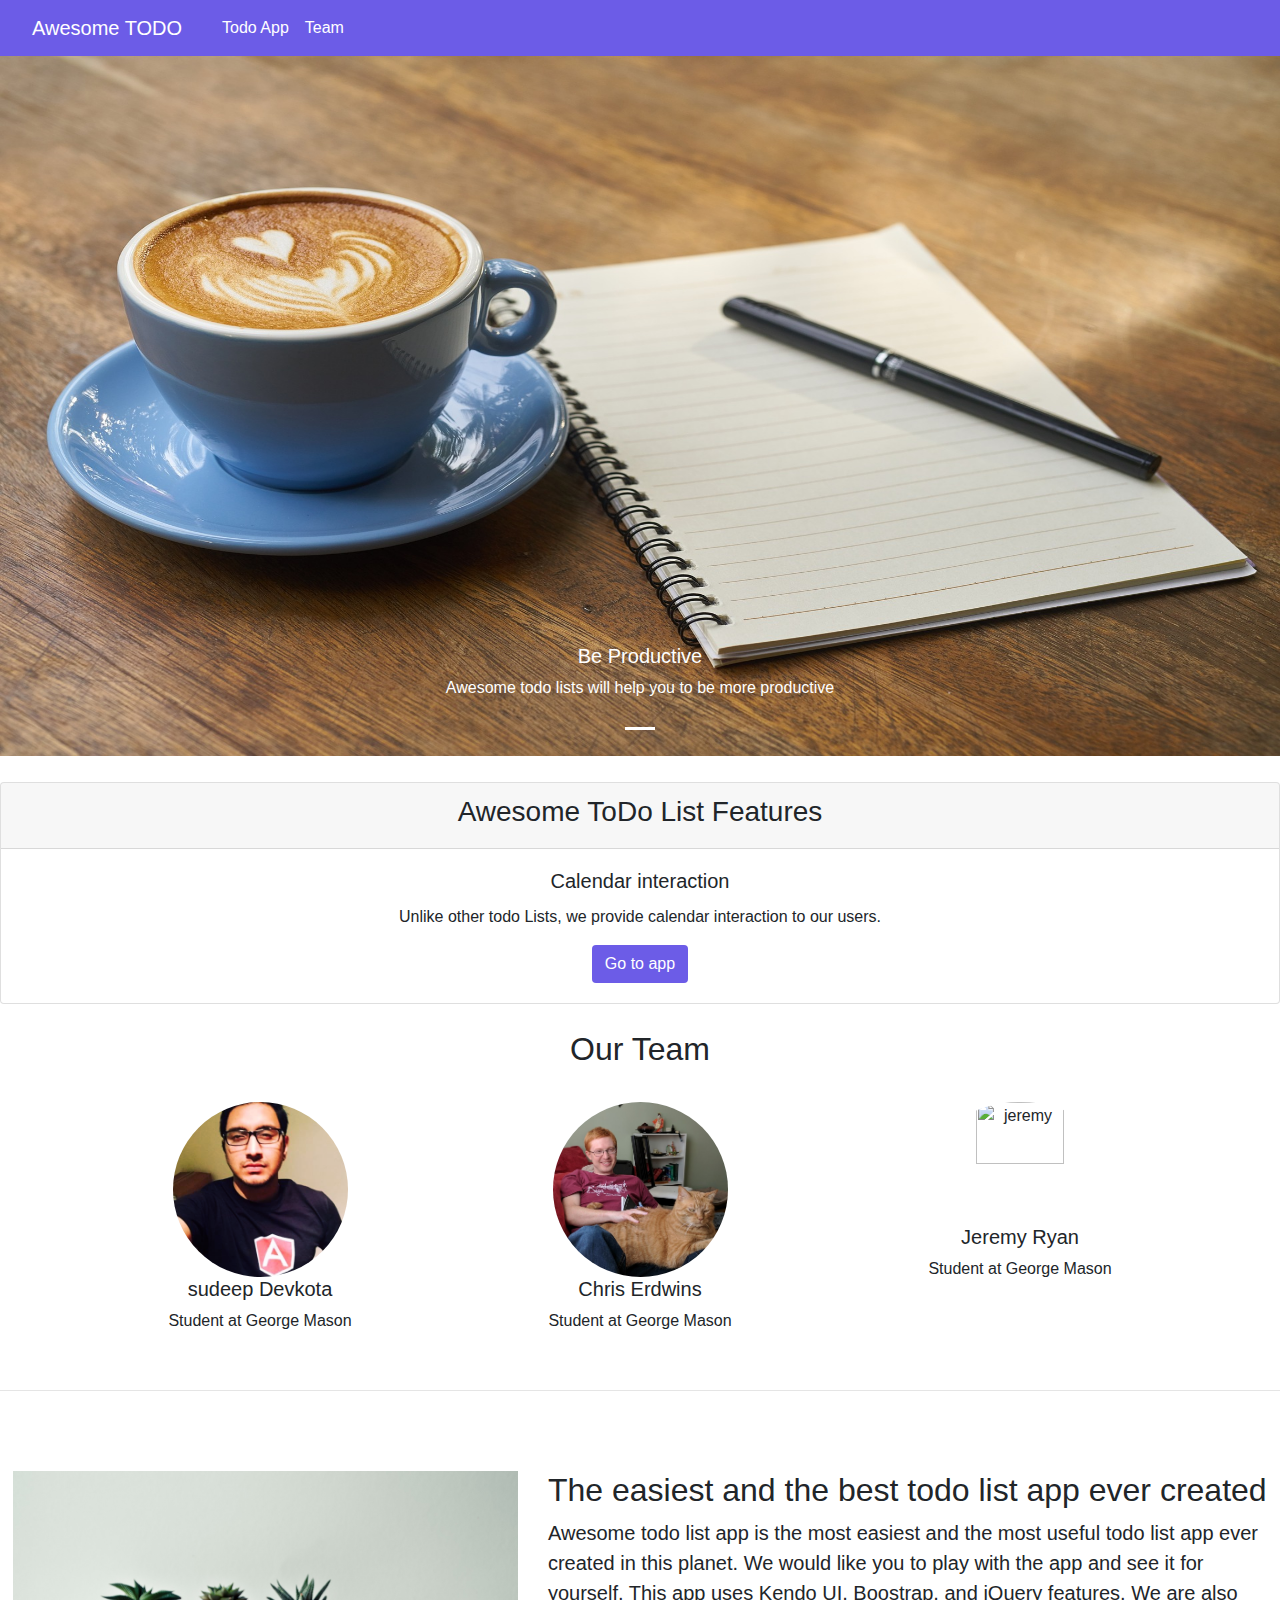
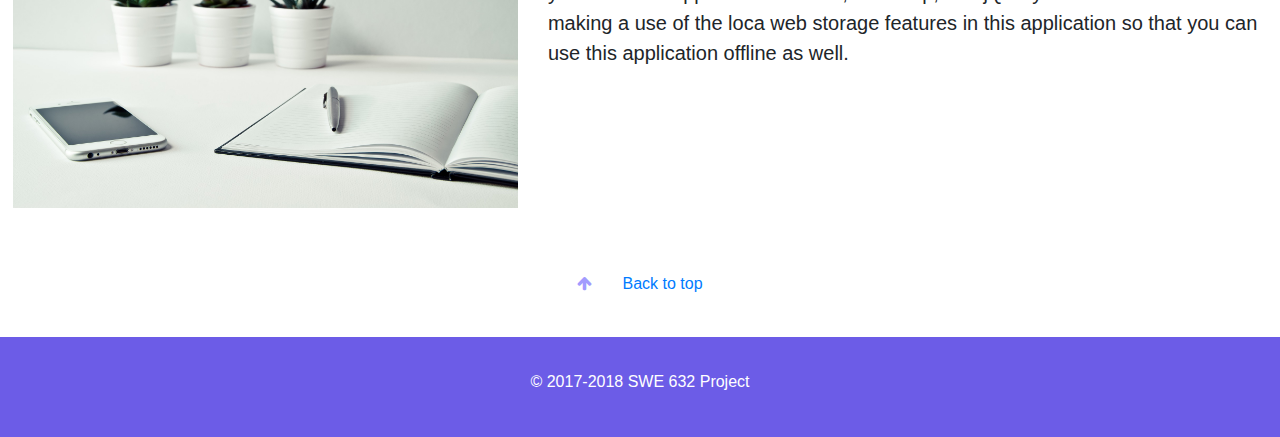
==== commit 97eadac3: "added delete entire site data button" ====
--- a/index.html
+++ b/index.html
@@ -74,14 +74,14 @@
                 <div class="col-sm">
                     <div class="text-center">
                         <img class="team rounded-circle" src="Assets/images/chris.jpg" class="rounded" alt="chris">
-                        <h5>Chris</h5>
+                        <h5>Chris Erdwins</h5>
                         <p>Student at George Mason</p>
                     </div>
                 </div>
                 <div class="col-sm">
                     <div class="text-center">
-                        <img class="team rounded-circle" src="Assets/images/sudeep.png" class="rounded" alt="jeremy">
-                        <h5>Jeremy</h5>
+                        <img class="team rounded-circle" src="Assets/images" class="rounded" alt="jeremy">
+                        <h5>Jeremy Ryan</h5>
                         <p>Student at George Mason</p>
                     </div>
                 </div>
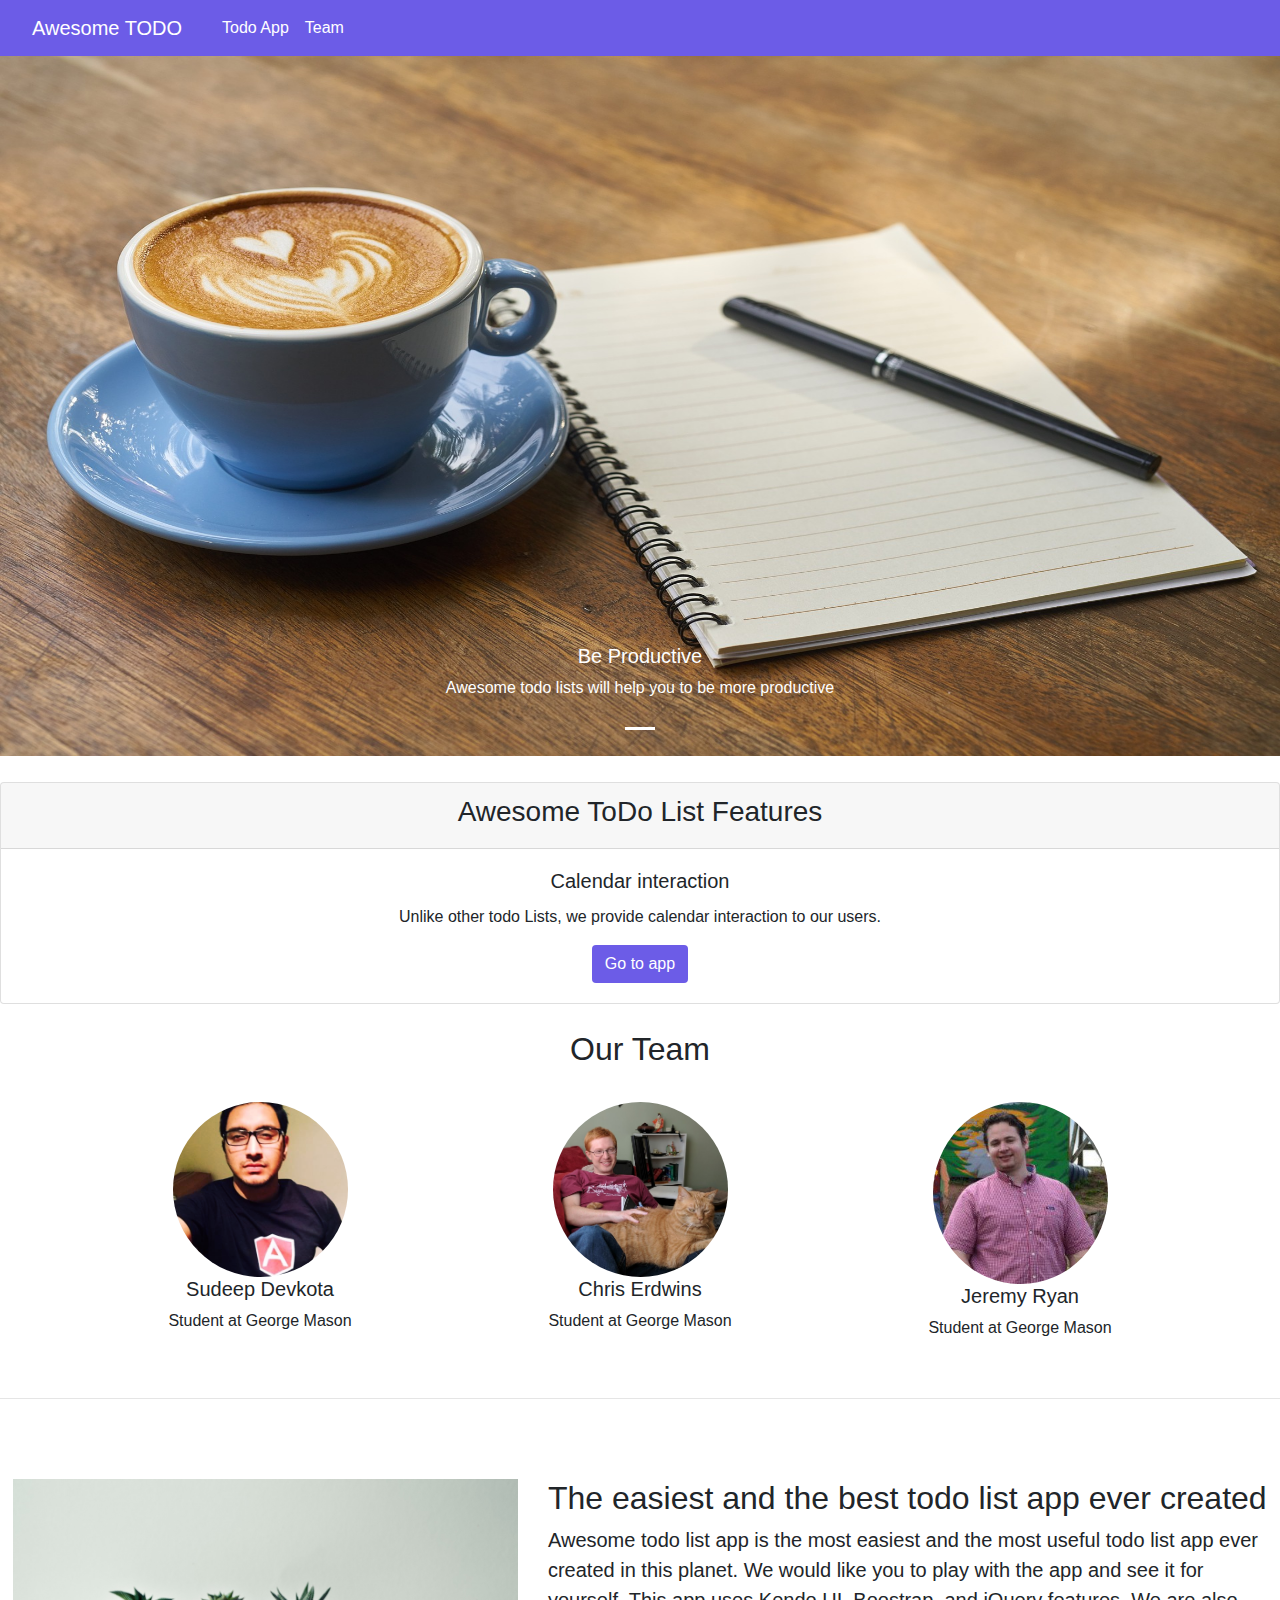
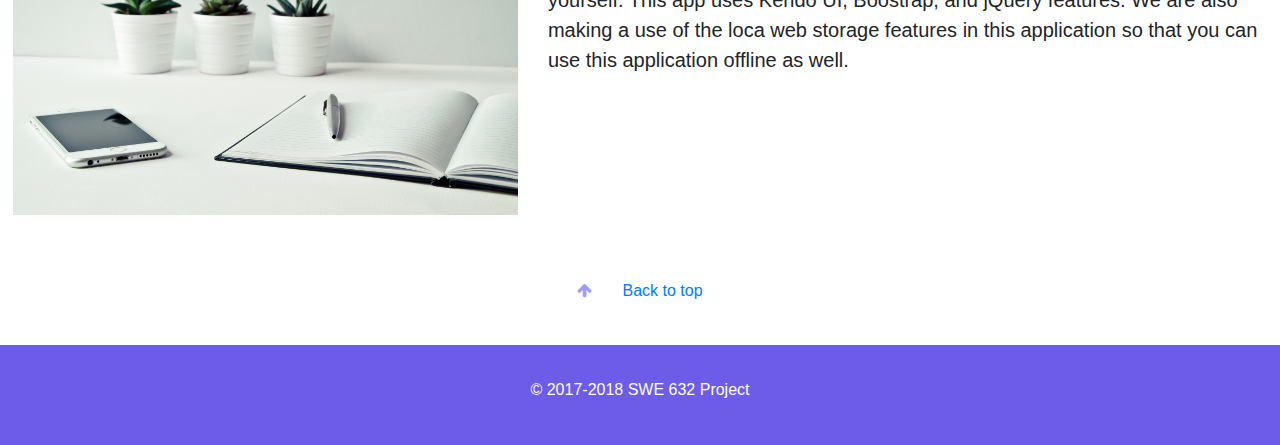
==== commit f96558da: "Added image" ====
--- a/index.html
+++ b/index.html
@@ -67,7 +67,7 @@
                 <div class="col-sm">
                     <div class="text-center">
                         <img class="team rounded-circle" src="Assets/images/sudeep.png" class="rounded" alt="sudeep">
-                        <h5>sudeep Devkota</h5>
+                        <h5>Sudeep Devkota</h5>
                         <p>Student at George Mason</p>
                     </div>
                 </div>
@@ -80,7 +80,7 @@
                 </div>
                 <div class="col-sm">
                     <div class="text-center">
-                        <img class="team rounded-circle" src="Assets/images" class="rounded" alt="jeremy">
+                        <img class="team rounded-circle" src="Assets/images/jeremy.png" class="rounded" alt="jeremy">
                         <h5>Jeremy Ryan</h5>
                         <p>Student at George Mason</p>
                     </div>
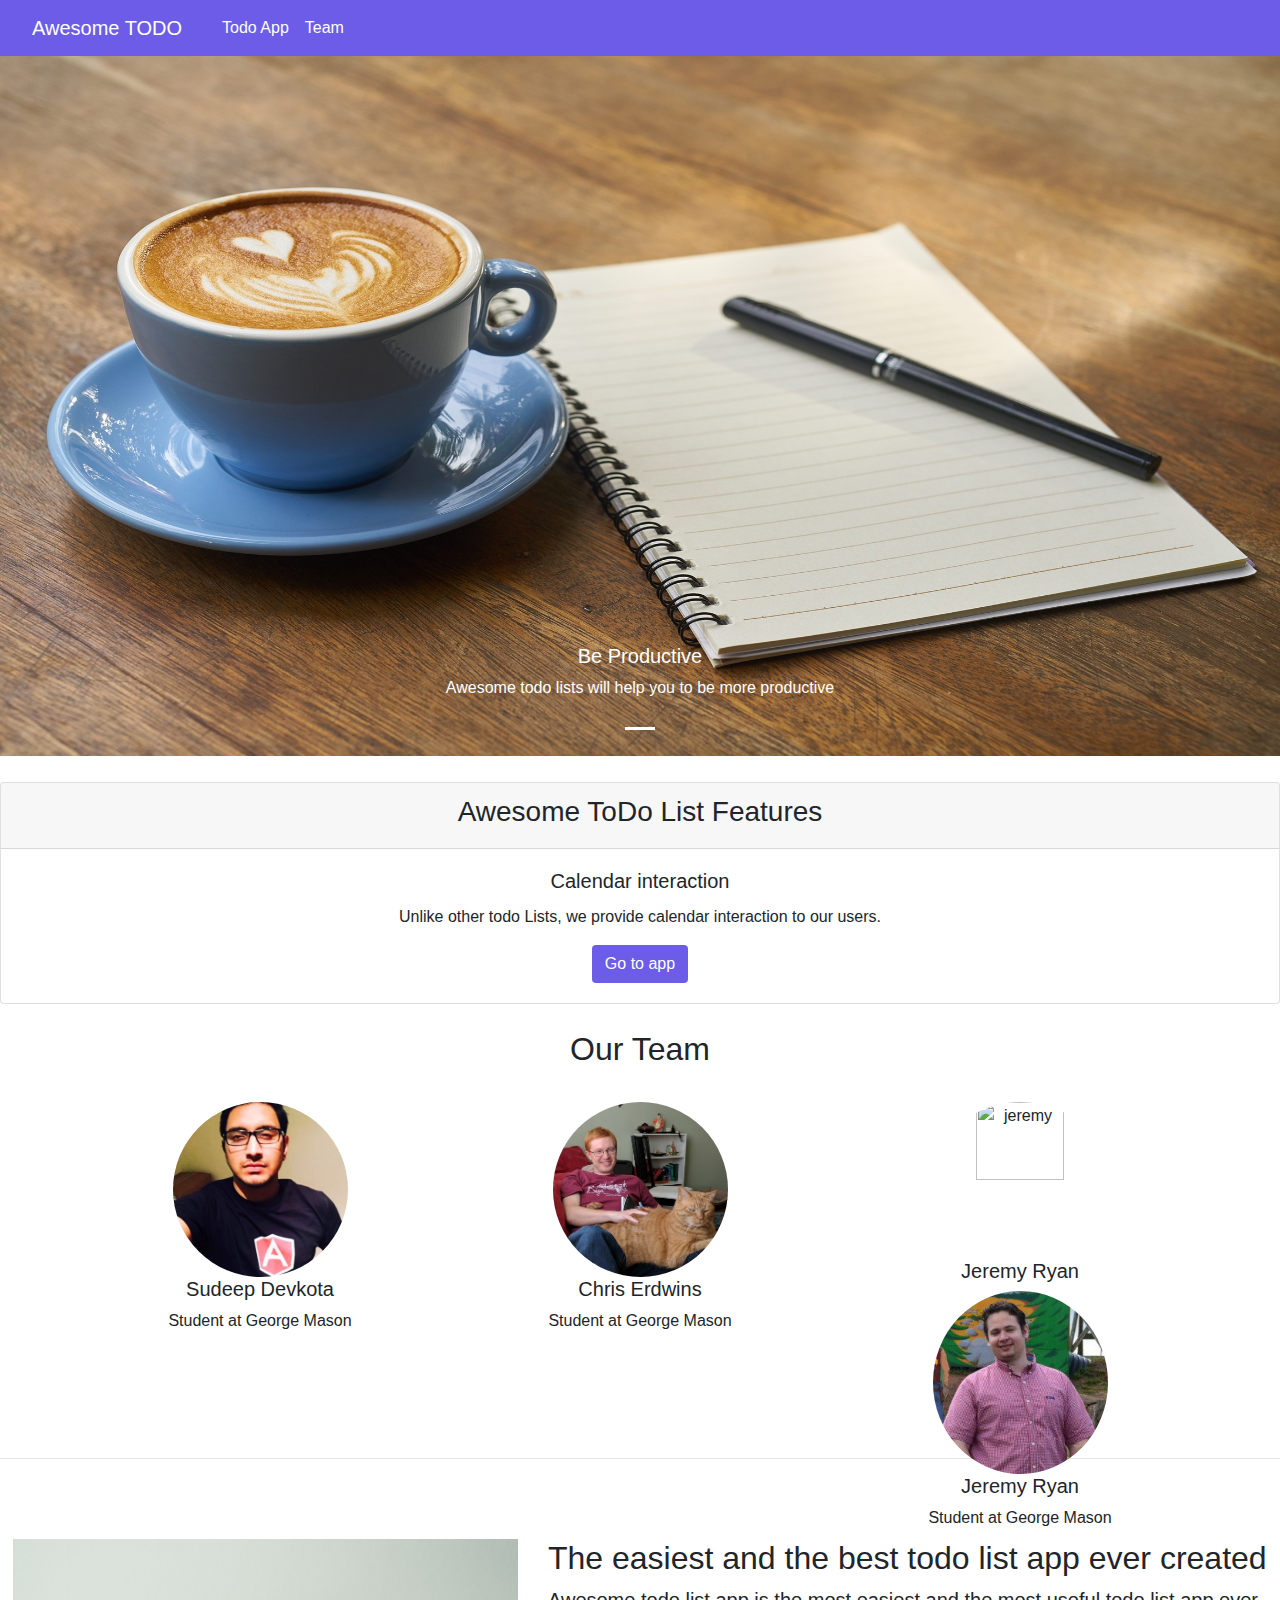
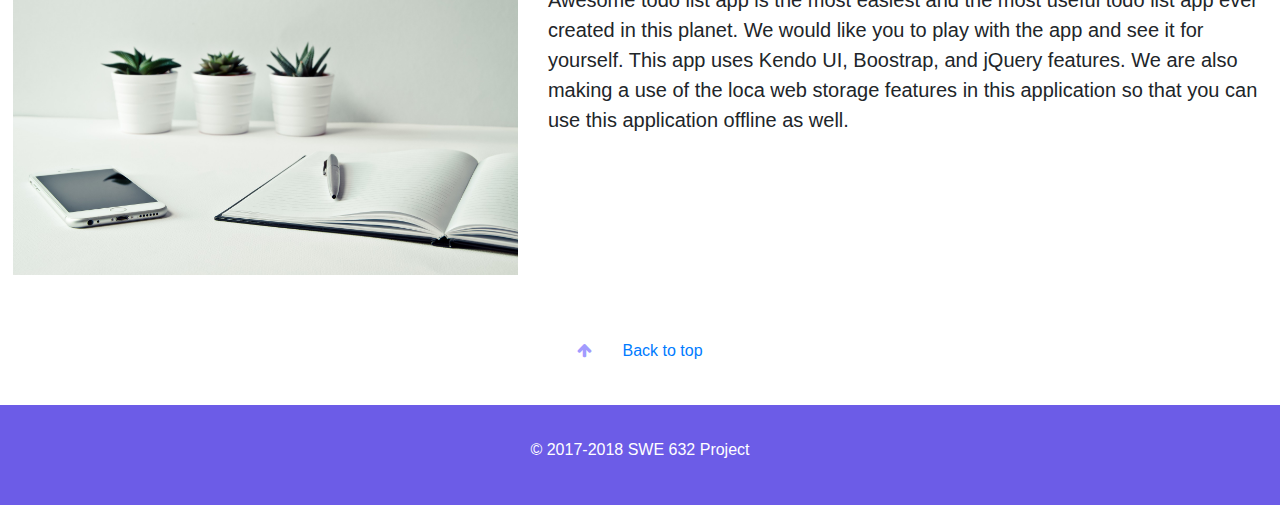
==== commit 192a89ab: "Merge branch 'master' of https://github.com/cerdwins/swe_632_project into jeremy" ====
--- a/index.html
+++ b/index.html
@@ -80,6 +80,8 @@
                 </div>
                 <div class="col-sm">
                     <div class="text-center">
+                        <img class="team rounded-circle" src="Assets/images" class="rounded" alt="jeremy">
+                        <h5>Jeremy Ryan</h5>
                         <img class="team rounded-circle" src="Assets/images/jeremy.png" class="rounded" alt="jeremy">
                         <h5>Jeremy Ryan</h5>
                         <p>Student at George Mason</p>
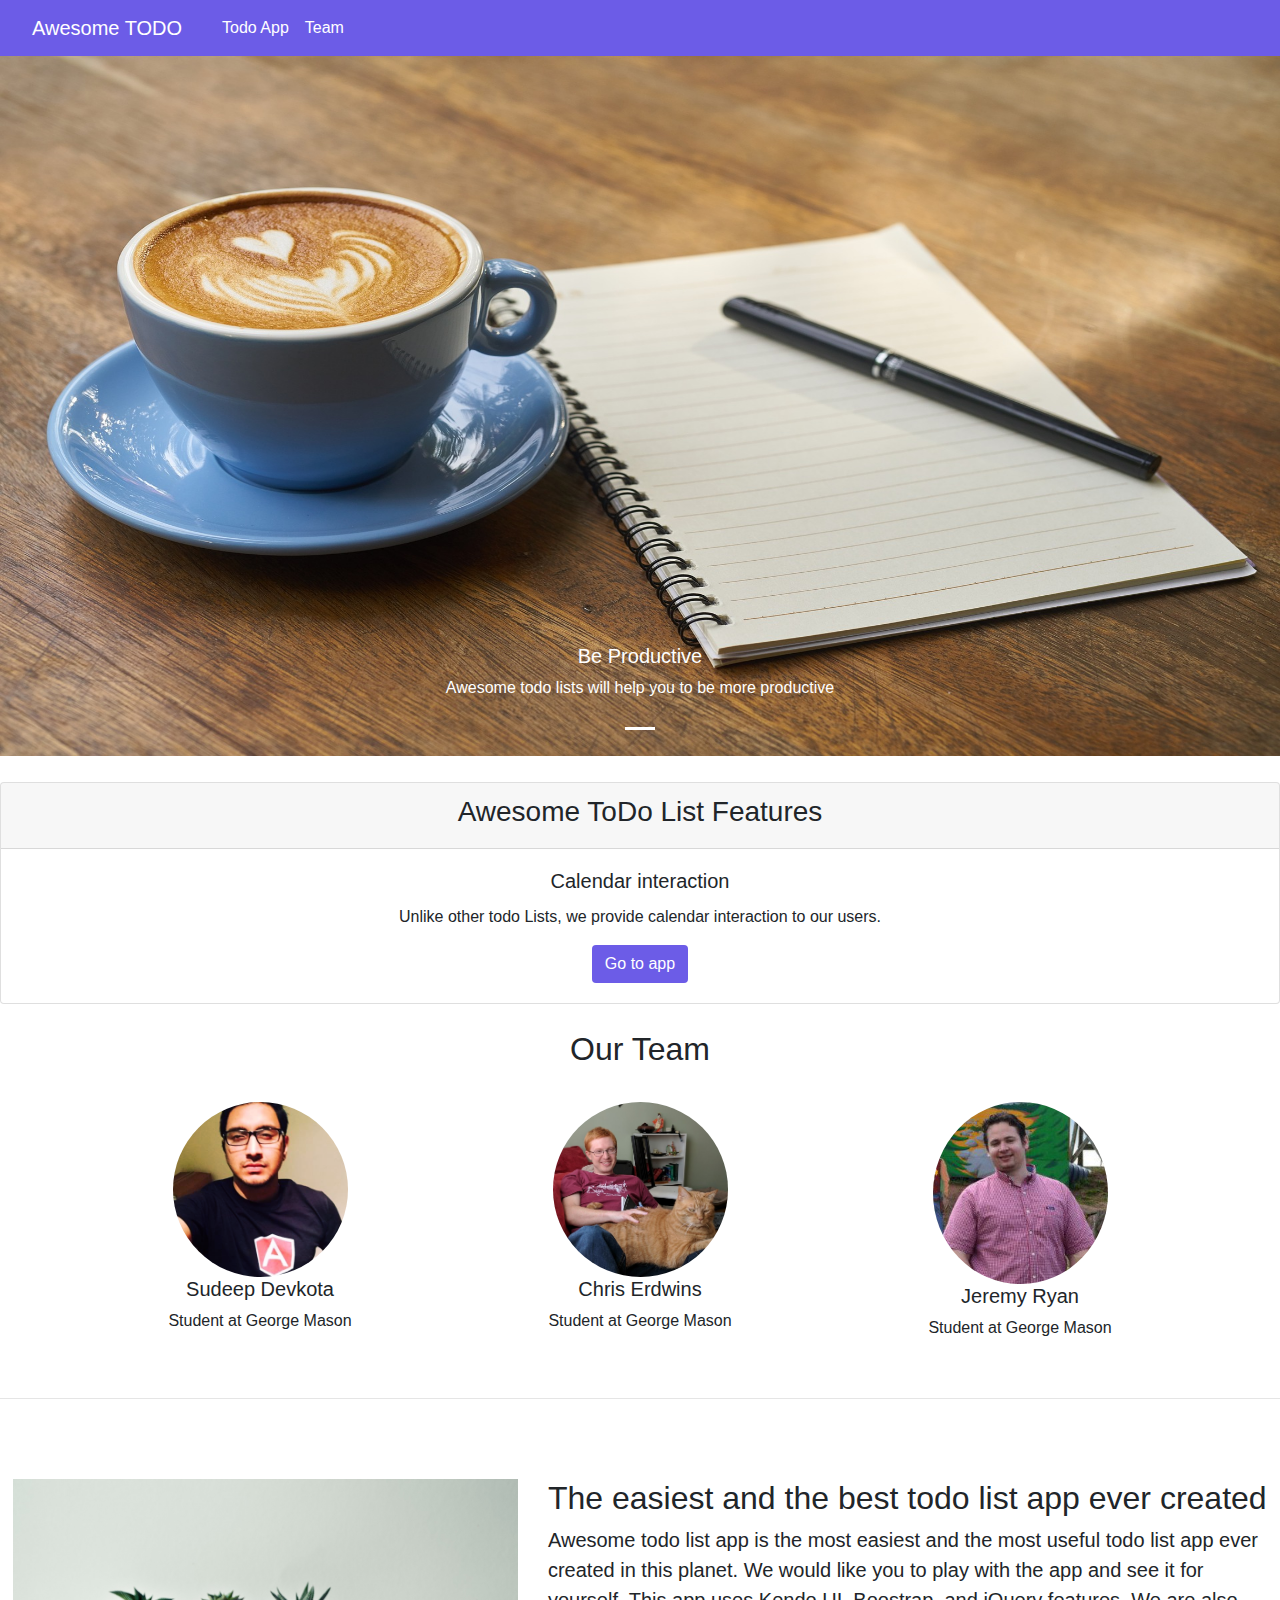
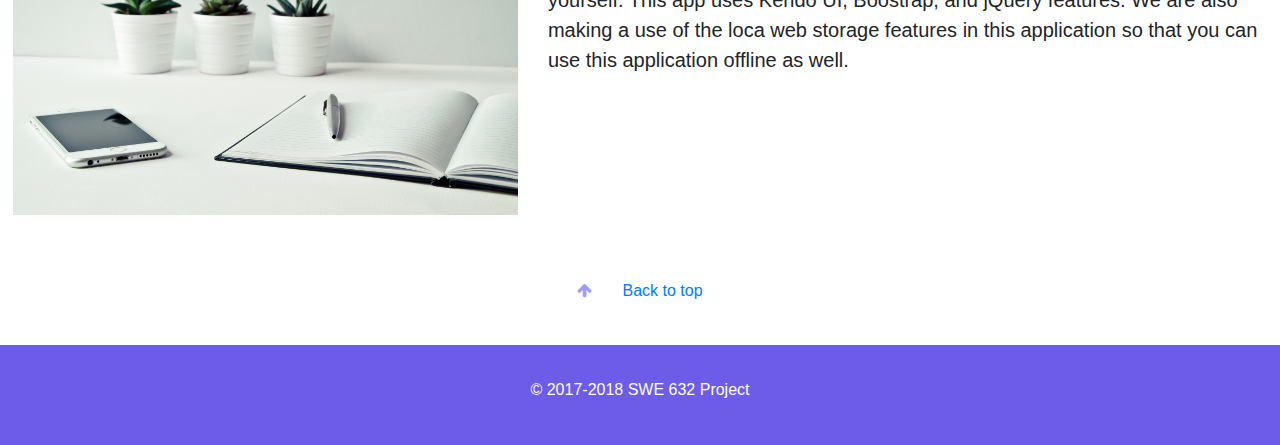
==== commit c4153734: "Fixed image" ====
--- a/index.html
+++ b/index.html
@@ -80,8 +80,6 @@
                 </div>
                 <div class="col-sm">
                     <div class="text-center">
-                        <img class="team rounded-circle" src="Assets/images" class="rounded" alt="jeremy">
-                        <h5>Jeremy Ryan</h5>
                         <img class="team rounded-circle" src="Assets/images/jeremy.png" class="rounded" alt="jeremy">
                         <h5>Jeremy Ryan</h5>
                         <p>Student at George Mason</p>
